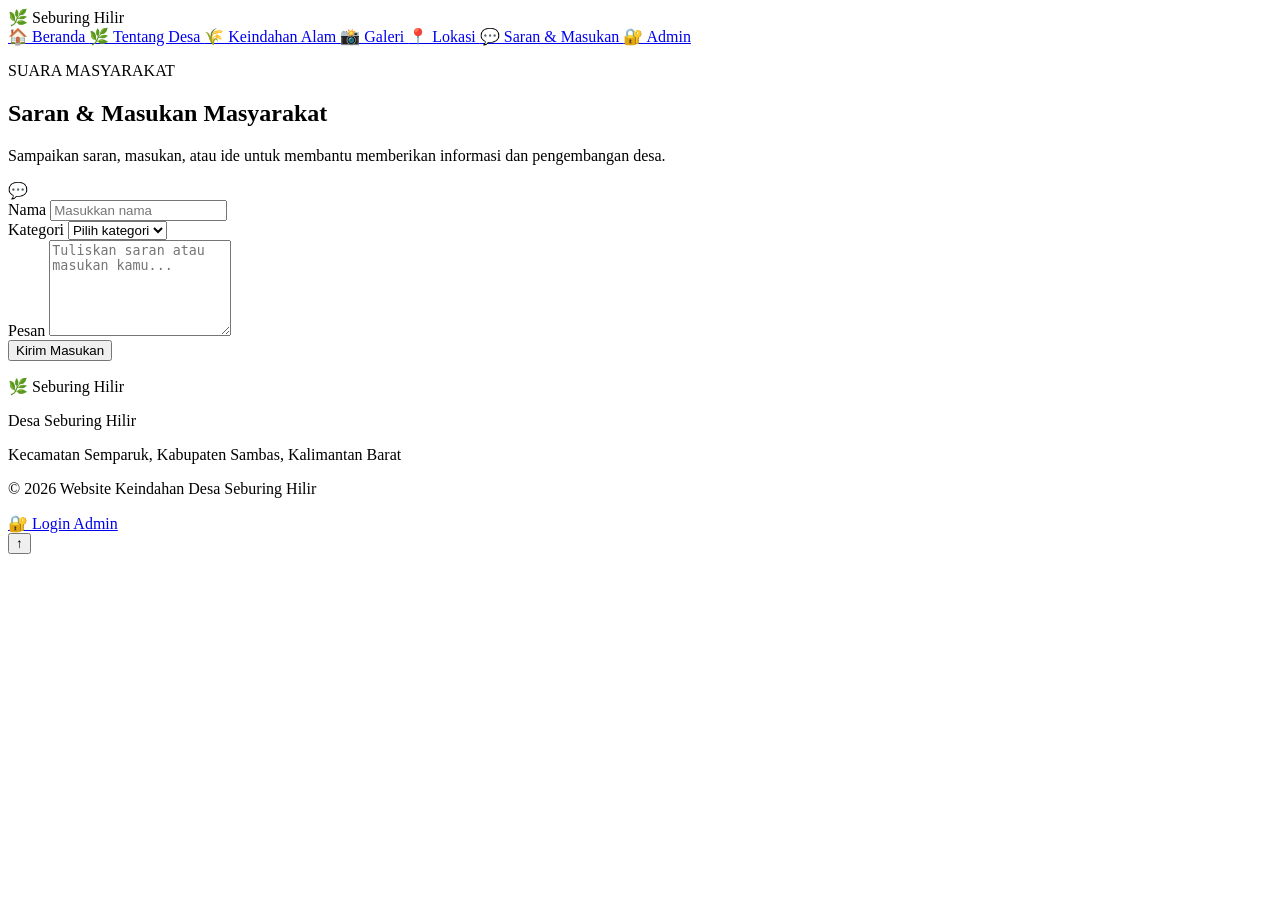
==== saran.html @ 195b9908 "Add saran.html for community feedback section" ====
<!DOCTYPE html>
<html lang="id">

<head>
    <meta charset="UTF-8">
    <meta name="viewport" content="width=device-width, initial-scale=1.0">

    <title>Saran & Masukan | Desa Seburing Hilir</title>

    <link rel="stylesheet" href="gaya.css">
</head>

<body>

<!-- ================= HEADER ================= -->
<header class="header">

    <div class="logo">
        🌿 Seburing Hilir
    </div>

    <nav class="navbar">

        <a href="index.html">
            🏠 Beranda
        </a>

        <a href="tentang.html">
            🌿 Tentang Desa
        </a>

        <a href="alam.html">
            🌾 Keindahan Alam
        </a>

        <a href="galeri.html">
            📸 Galeri
        </a>

        <a href="lokasi.html">
            📍 Lokasi
        </a>

        <a href="saran.html" class="active">
            💬 Saran & Masukan
        </a>

        <a href="login.html">
            🔐 Admin
        </a>

    </nav>

</header>


<!-- ================= SARAN & MASUKAN ================= -->
<section class="saran-section">

    <div class="saran-container">

        <p class="small-title">
            SUARA MASYARAKAT
        </p>

        <h2>
            Saran & Masukan Masyarakat
        </h2>

        <p class="saran-description">
            Sampaikan saran, masukan, atau ide untuk membantu
            memberikan informasi dan pengembangan desa.
        </p>


        <!-- ICON -->
        <div class="saran-icon">
            💬
        </div>


        <!-- FORM -->
        <form id="saranForm" class="saran-form">


            <!-- NAMA -->
            <div class="saran-form-group">

                <label for="namaSaran">
                    Nama
                </label>

                <input
                    type="text"
                    id="namaSaran"
                    name="nama"
                    placeholder="Masukkan nama"
                    required
                >

            </div>


            <!-- KATEGORI -->
            <div class="saran-form-group">

                <label for="kategoriSaran">
                    Kategori
                </label>

                <select
                    id="kategoriSaran"
                    name="kategori"
                    required
                >

                    <option value="">
                        Pilih kategori
                    </option>

                    <option value="Saran">
                        Saran
                    </option>

                    <option value="Masukan">
                        Masukan
                    </option>

                    <option value="Ide">
                        Ide
                    </option>

                    <option value="Lainnya">
                        Lainnya
                    </option>

                </select>

            </div>


            <!-- PESAN -->
            <div class="saran-form-group">

                <label for="pesanSaran">
                    Pesan
                </label>

                <textarea
                    id="pesanSaran"
                    name="pesan"
                    rows="6"
                    placeholder="Tuliskan saran atau masukan kamu..."
                    required
                ></textarea>

            </div>


            <!-- TOMBOL -->
            <button
                type="submit"
                class="saran-button"
            >
                Kirim Masukan
            </button>


            <!-- STATUS -->
            <p
                id="statusSaran"
                class="status-saran"
            ></p>

        </form>

    </div>

</section>


<!-- ================= FOOTER ================= -->
<footer class="footer">

    <div class="footer-logo">
        🌿 Seburing Hilir
    </div>

    <p>
        Desa Seburing Hilir
    </p>

    <p>
        Kecamatan Semparuk, Kabupaten Sambas,
        Kalimantan Barat
    </p>

    <div class="footer-line"></div>

    <p class="copyright">
        © 2026 Website Keindahan Desa Seburing Hilir
    </p>

    <a href="login.html" class="admin-link">
        🔐 Login Admin
    </a>

</footer>


<!-- ================= JAVASCRIPT ================= -->

<!-- config.js HARUS sebelum script.js -->
<script src="config.js"></script>
<script src="script.js"></script>

</body>

</html>
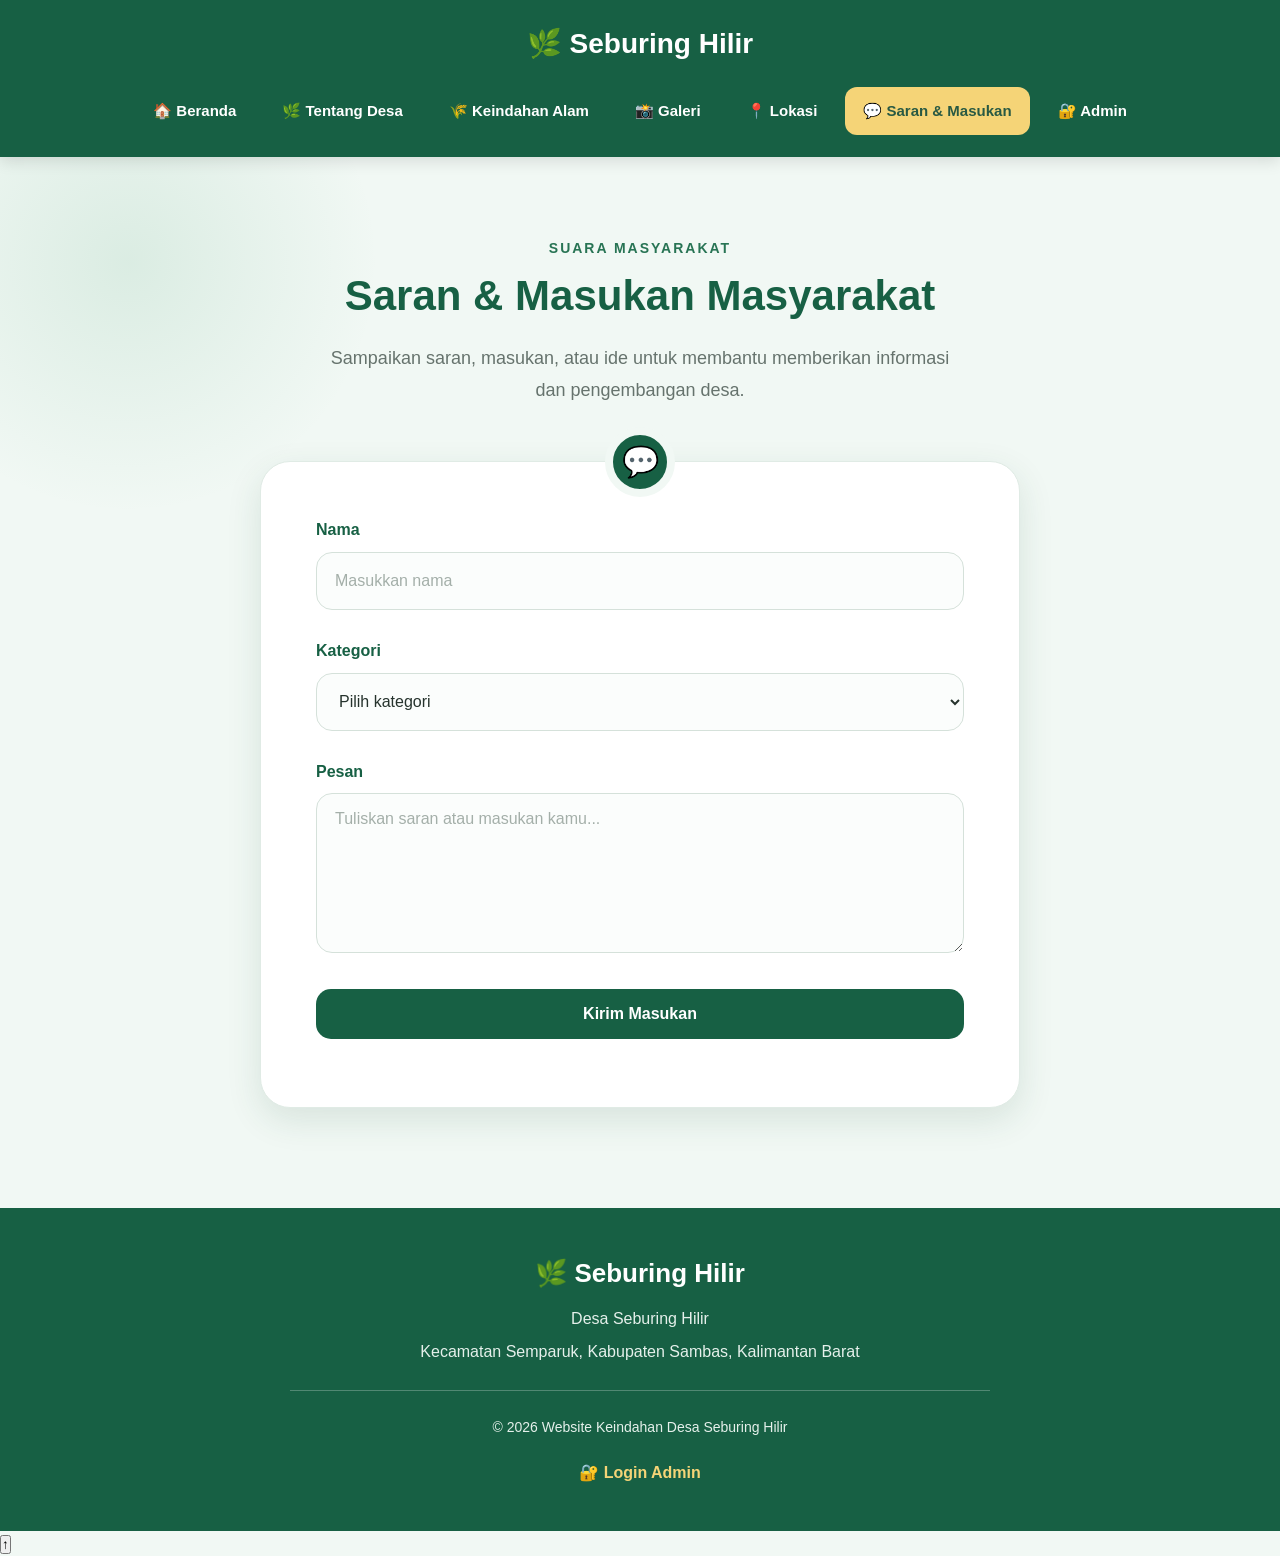
==== commit 5ba460c7: "Refactor saran.html structure and styles" ====
--- a/saran.html
+++ b/saran.html
@@ -7,212 +7,538 @@
 
     <title>Saran & Masukan | Desa Seburing Hilir</title>
 
-    <link rel="stylesheet" href="gaya.css">
+    <link rel="icon" type="image/svg+xml" href="favicon.svg">
+
+    <style>
+
+        * {
+            margin: 0;
+            padding: 0;
+            box-sizing: border-box;
+        }
+
+        body {
+            font-family: Arial, Helvetica, sans-serif;
+            background: #f1f8f4;
+            color: #26332d;
+            line-height: 1.6;
+        }
+
+        /* ================= HEADER ================= */
+
+        .header {
+            background: #176044;
+            padding: 22px 30px;
+            position: relative;
+            z-index: 10;
+            box-shadow: 0 4px 15px rgba(0, 0, 0, 0.12);
+        }
+
+        .logo {
+            text-align: center;
+            color: white;
+            font-size: 28px;
+            font-weight: bold;
+            margin-bottom: 20px;
+        }
+
+        .navbar {
+            display: flex;
+            justify-content: center;
+            align-items: center;
+            gap: 10px;
+            flex-wrap: wrap;
+        }
+
+        .navbar a {
+            color: white;
+            text-decoration: none;
+            font-size: 15px;
+            font-weight: bold;
+            padding: 12px 18px;
+            border-radius: 12px;
+            transition: 0.3s;
+        }
+
+        .navbar a:hover {
+            background: rgba(255, 255, 255, 0.15);
+        }
+
+        .navbar a.active {
+            background: #f5d477;
+            color: #285943;
+        }
+
+        /* ================= SARAN ================= */
+
+        .saran-section {
+            min-height: calc(100vh - 180px);
+            padding: 80px 20px 100px;
+            background:
+                radial-gradient(
+                    circle at 10% 10%,
+                    rgba(91, 170, 127, 0.15) 0,
+                    transparent 250px
+                ),
+                #f1f8f4;
+        }
+
+        .saran-container {
+            width: 100%;
+            max-width: 760px;
+            margin: 0 auto;
+            text-align: center;
+        }
+
+        .small-title {
+            color: #287454;
+            font-size: 14px;
+            font-weight: bold;
+            letter-spacing: 2px;
+            margin-bottom: 12px;
+        }
+
+        .saran-container h2 {
+            color: #176044;
+            font-size: 42px;
+            line-height: 1.2;
+            margin-bottom: 20px;
+        }
+
+        .saran-description {
+            max-width: 650px;
+            margin: 0 auto 55px;
+            color: #66736d;
+            font-size: 18px;
+            line-height: 1.8;
+        }
+
+        /* ================= FORM ================= */
+
+        .saran-form {
+            position: relative;
+            background: white;
+            padding: 55px 55px 50px;
+            border-radius: 30px;
+            box-shadow: 0 12px 35px rgba(31, 83, 60, 0.12);
+            text-align: left;
+            border: 1px solid #e0ebe5;
+        }
+
+        .saran-icon {
+            position: absolute;
+            top: -35px;
+            left: 50%;
+            transform: translateX(-50%);
+
+            width: 70px;
+            height: 70px;
+
+            display: flex;
+            align-items: center;
+            justify-content: center;
+
+            background: #176044;
+            border: 8px solid #f1f8f4;
+            border-radius: 50%;
+
+            font-size: 30px;
+        }
+
+        .saran-form-group {
+            margin-bottom: 28px;
+        }
+
+        .saran-form-group label {
+            display: block;
+            color: #176044;
+            font-size: 16px;
+            font-weight: bold;
+            margin-bottom: 9px;
+        }
+
+        .saran-form-group input,
+        .saran-form-group select,
+        .saran-form-group textarea {
+            width: 100%;
+            border: 1px solid #d5e1da;
+            border-radius: 16px;
+            padding: 16px 18px;
+            background: #fbfdfc;
+            color: #26332d;
+            font-family: Arial, Helvetica, sans-serif;
+            font-size: 16px;
+            outline: none;
+            transition: 0.3s;
+        }
+
+        .saran-form-group input,
+        .saran-form-group select {
+            height: 58px;
+        }
+
+        .saran-form-group textarea {
+            min-height: 160px;
+            resize: vertical;
+        }
+
+        .saran-form-group input:focus,
+        .saran-form-group select:focus,
+        .saran-form-group textarea:focus {
+            border-color: #287454;
+            box-shadow: 0 0 0 3px rgba(40, 116, 84, 0.10);
+            background: white;
+        }
+
+        .saran-form-group input::placeholder,
+        .saran-form-group textarea::placeholder {
+            color: #a4afa9;
+        }
+
+        /* ================= BUTTON ================= */
+
+        .saran-button {
+            width: 100%;
+            border: none;
+            border-radius: 15px;
+            padding: 16px 20px;
+            background: #176044;
+            color: white;
+            font-size: 16px;
+            font-weight: bold;
+            cursor: pointer;
+            transition: 0.3s;
+        }
+
+        .saran-button:hover {
+            background: #124b35;
+            transform: translateY(-2px);
+        }
+
+        .status-saran {
+            text-align: center;
+            margin-top: 18px;
+            color: #287454;
+            font-weight: bold;
+        }
+
+        /* ================= FOOTER ================= */
+
+        .footer {
+            background: #176044;
+            color: white;
+            text-align: center;
+            padding: 45px 20px;
+        }
+
+        .footer-logo {
+            font-size: 26px;
+            font-weight: bold;
+            margin-bottom: 12px;
+        }
+
+        .footer p {
+            margin: 7px 0;
+            color: #e5f0eb;
+        }
+
+        .footer-line {
+            width: 80%;
+            max-width: 700px;
+            height: 1px;
+            background: rgba(255, 255, 255, 0.25);
+            margin: 25px auto;
+        }
+
+        .copyright {
+            font-size: 14px;
+        }
+
+        .admin-link {
+            display: inline-block;
+            margin-top: 15px;
+            color: #f5d477;
+            text-decoration: none;
+            font-weight: bold;
+        }
+
+        /* ================= MOBILE ================= */
+
+        @media (max-width: 768px) {
+
+            .header {
+                padding: 18px 15px 20px;
+            }
+
+            .logo {
+                font-size: 25px;
+                margin-bottom: 18px;
+            }
+
+            .navbar {
+                display: grid;
+                grid-template-columns: repeat(2, 1fr);
+                gap: 8px;
+            }
+
+            .navbar a {
+                text-align: center;
+                font-size: 13px;
+                padding: 11px 7px;
+            }
+
+            .saran-section {
+                padding: 65px 15px 80px;
+            }
+
+            .saran-container h2 {
+                font-size: 32px;
+            }
+
+            .saran-description {
+                font-size: 16px;
+                margin-bottom: 50px;
+            }
+
+            .saran-form {
+                padding: 50px 22px 30px;
+                border-radius: 24px;
+            }
+
+            .saran-form-group input,
+            .saran-form-group select,
+            .saran-form-group textarea {
+                font-size: 15px;
+            }
+
+            .footer {
+                padding: 35px 15px;
+            }
+
+        }
+
+        @media (max-width: 420px) {
+
+            .logo {
+                font-size: 23px;
+            }
+
+            .navbar a {
+                font-size: 12px;
+            }
+
+            .saran-container h2 {
+                font-size: 29px;
+            }
+
+            .saran-form {
+                padding-left: 18px;
+                padding-right: 18px;
+            }
+
+        }
+
+    </style>
+
 </head>
 
 <body>
 
-<!-- ================= HEADER ================= -->
-<header class="header">
-
-    <div class="logo">
-        🌿 Seburing Hilir
-    </div>
-
-    <nav class="navbar">
-
-        <a href="index.html">
-            🏠 Beranda
+    <!-- ================= HEADER ================= -->
+
+    <header class="header">
+
+        <div class="logo">
+            🌿 Seburing Hilir
+        </div>
+
+        <nav class="navbar">
+
+            <a href="index.html">
+                🏠 Beranda
+            </a>
+
+            <a href="tentang.html">
+                🌿 Tentang Desa
+            </a>
+
+            <a href="alam.html">
+                🌾 Keindahan Alam
+            </a>
+
+            <a href="galeri.html">
+                📸 Galeri
+            </a>
+
+            <a href="lokasi.html">
+                📍 Lokasi
+            </a>
+
+            <a href="saran.html" class="active">
+                💬 Saran & Masukan
+            </a>
+
+            <a href="login.html">
+                🔐 Admin
+            </a>
+
+        </nav>
+
+    </header>
+
+
+    <!-- ================= SARAN & MASUKAN ================= -->
+
+    <section class="saran-section">
+
+        <div class="saran-container">
+
+            <p class="small-title">
+                SUARA MASYARAKAT
+            </p>
+
+            <h2>
+                Saran & Masukan Masyarakat
+            </h2>
+
+            <p class="saran-description">
+                Sampaikan saran, masukan, atau ide untuk membantu
+                memberikan informasi dan pengembangan desa.
+            </p>
+
+
+            <form id="saranForm" class="saran-form">
+
+                <div class="saran-icon">
+                    💬
+                </div>
+
+
+                <div class="saran-form-group">
+
+                    <label for="namaSaran">
+                        Nama
+                    </label>
+
+                    <input
+                        type="text"
+                        id="namaSaran"
+                        name="nama"
+                        placeholder="Masukkan nama"
+                        required
+                    >
+
+                </div>
+
+
+                <div class="saran-form-group">
+
+                    <label for="kategoriSaran">
+                        Kategori
+                    </label>
+
+                    <select
+                        id="kategoriSaran"
+                        name="kategori"
+                        required
+                    >
+
+                        <option value="">
+                            Pilih kategori
+                        </option>
+
+                        <option value="Saran">
+                            Saran
+                        </option>
+
+                        <option value="Masukan">
+                            Masukan
+                        </option>
+
+                        <option value="Ide">
+                            Ide
+                        </option>
+
+                        <option value="Lainnya">
+                            Lainnya
+                        </option>
+
+                    </select>
+
+                </div>
+
+
+                <div class="saran-form-group">
+
+                    <label for="pesanSaran">
+                        Pesan
+                    </label>
+
+                    <textarea
+                        id="pesanSaran"
+                        name="pesan"
+                        rows="6"
+                        placeholder="Tuliskan saran atau masukan kamu..."
+                        required
+                    ></textarea>
+
+                </div>
+
+
+                <button
+                    type="submit"
+                    class="saran-button"
+                >
+                    Kirim Masukan
+                </button>
+
+
+                <p
+                    id="statusSaran"
+                    class="status-saran"
+                ></p>
+
+            </form>
+
+        </div>
+
+    </section>
+
+
+    <!-- ================= FOOTER ================= -->
+
+    <footer class="footer">
+
+        <div class="footer-logo">
+            🌿 Seburing Hilir
+        </div>
+
+        <p>
+            Desa Seburing Hilir
+        </p>
+
+        <p>
+            Kecamatan Semparuk, Kabupaten Sambas,
+            Kalimantan Barat
+        </p>
+
+        <div class="footer-line"></div>
+
+        <p class="copyright">
+            © 2026 Website Keindahan Desa Seburing Hilir
+        </p>
+
+        <a href="login.html" class="admin-link">
+            🔐 Login Admin
         </a>
 
-        <a href="tentang.html">
-            🌿 Tentang Desa
-        </a>
-
-        <a href="alam.html">
-            🌾 Keindahan Alam
-        </a>
-
-        <a href="galeri.html">
-            📸 Galeri
-        </a>
-
-        <a href="lokasi.html">
-            📍 Lokasi
-        </a>
-
-        <a href="saran.html" class="active">
-            💬 Saran & Masukan
-        </a>
-
-        <a href="login.html">
-            🔐 Admin
-        </a>
-
-    </nav>
-
-</header>
-
-
-<!-- ================= SARAN & MASUKAN ================= -->
-<section class="saran-section">
-
-    <div class="saran-container">
-
-        <p class="small-title">
-            SUARA MASYARAKAT
-        </p>
-
-        <h2>
-            Saran & Masukan Masyarakat
-        </h2>
-
-        <p class="saran-description">
-            Sampaikan saran, masukan, atau ide untuk membantu
-            memberikan informasi dan pengembangan desa.
-        </p>
-
-
-        <!-- ICON -->
-        <div class="saran-icon">
-            💬
-        </div>
-
-
-        <!-- FORM -->
-        <form id="saranForm" class="saran-form">
-
-
-            <!-- NAMA -->
-            <div class="saran-form-group">
-
-                <label for="namaSaran">
-                    Nama
-                </label>
-
-                <input
-                    type="text"
-                    id="namaSaran"
-                    name="nama"
-                    placeholder="Masukkan nama"
-                    required
-                >
-
-            </div>
-
-
-            <!-- KATEGORI -->
-            <div class="saran-form-group">
-
-                <label for="kategoriSaran">
-                    Kategori
-                </label>
-
-                <select
-                    id="kategoriSaran"
-                    name="kategori"
-                    required
-                >
-
-                    <option value="">
-                        Pilih kategori
-                    </option>
-
-                    <option value="Saran">
-                        Saran
-                    </option>
-
-                    <option value="Masukan">
-                        Masukan
-                    </option>
-
-                    <option value="Ide">
-                        Ide
-                    </option>
-
-                    <option value="Lainnya">
-                        Lainnya
-                    </option>
-
-                </select>
-
-            </div>
-
-
-            <!-- PESAN -->
-            <div class="saran-form-group">
-
-                <label for="pesanSaran">
-                    Pesan
-                </label>
-
-                <textarea
-                    id="pesanSaran"
-                    name="pesan"
-                    rows="6"
-                    placeholder="Tuliskan saran atau masukan kamu..."
-                    required
-                ></textarea>
-
-            </div>
-
-
-            <!-- TOMBOL -->
-            <button
-                type="submit"
-                class="saran-button"
-            >
-                Kirim Masukan
-            </button>
-
-
-            <!-- STATUS -->
-            <p
-                id="statusSaran"
-                class="status-saran"
-            ></p>
-
-        </form>
-
-    </div>
-
-</section>
-
-
-<!-- ================= FOOTER ================= -->
-<footer class="footer">
-
-    <div class="footer-logo">
-        🌿 Seburing Hilir
-    </div>
-
-    <p>
-        Desa Seburing Hilir
-    </p>
-
-    <p>
-        Kecamatan Semparuk, Kabupaten Sambas,
-        Kalimantan Barat
-    </p>
-
-    <div class="footer-line"></div>
-
-    <p class="copyright">
-        © 2026 Website Keindahan Desa Seburing Hilir
-    </p>
-
-    <a href="login.html" class="admin-link">
-        🔐 Login Admin
-    </a>
-
-</footer>
-
-
-<!-- ================= JAVASCRIPT ================= -->
-
-<!-- config.js HARUS sebelum script.js -->
-<script src="config.js"></script>
-<script src="script.js"></script>
+    </footer>
+
+
+    <!-- ================= JAVASCRIPT ================= -->
+
+    <script src="config.js"></script>
+    <script src="script.js"></script>
 
 </body>
 
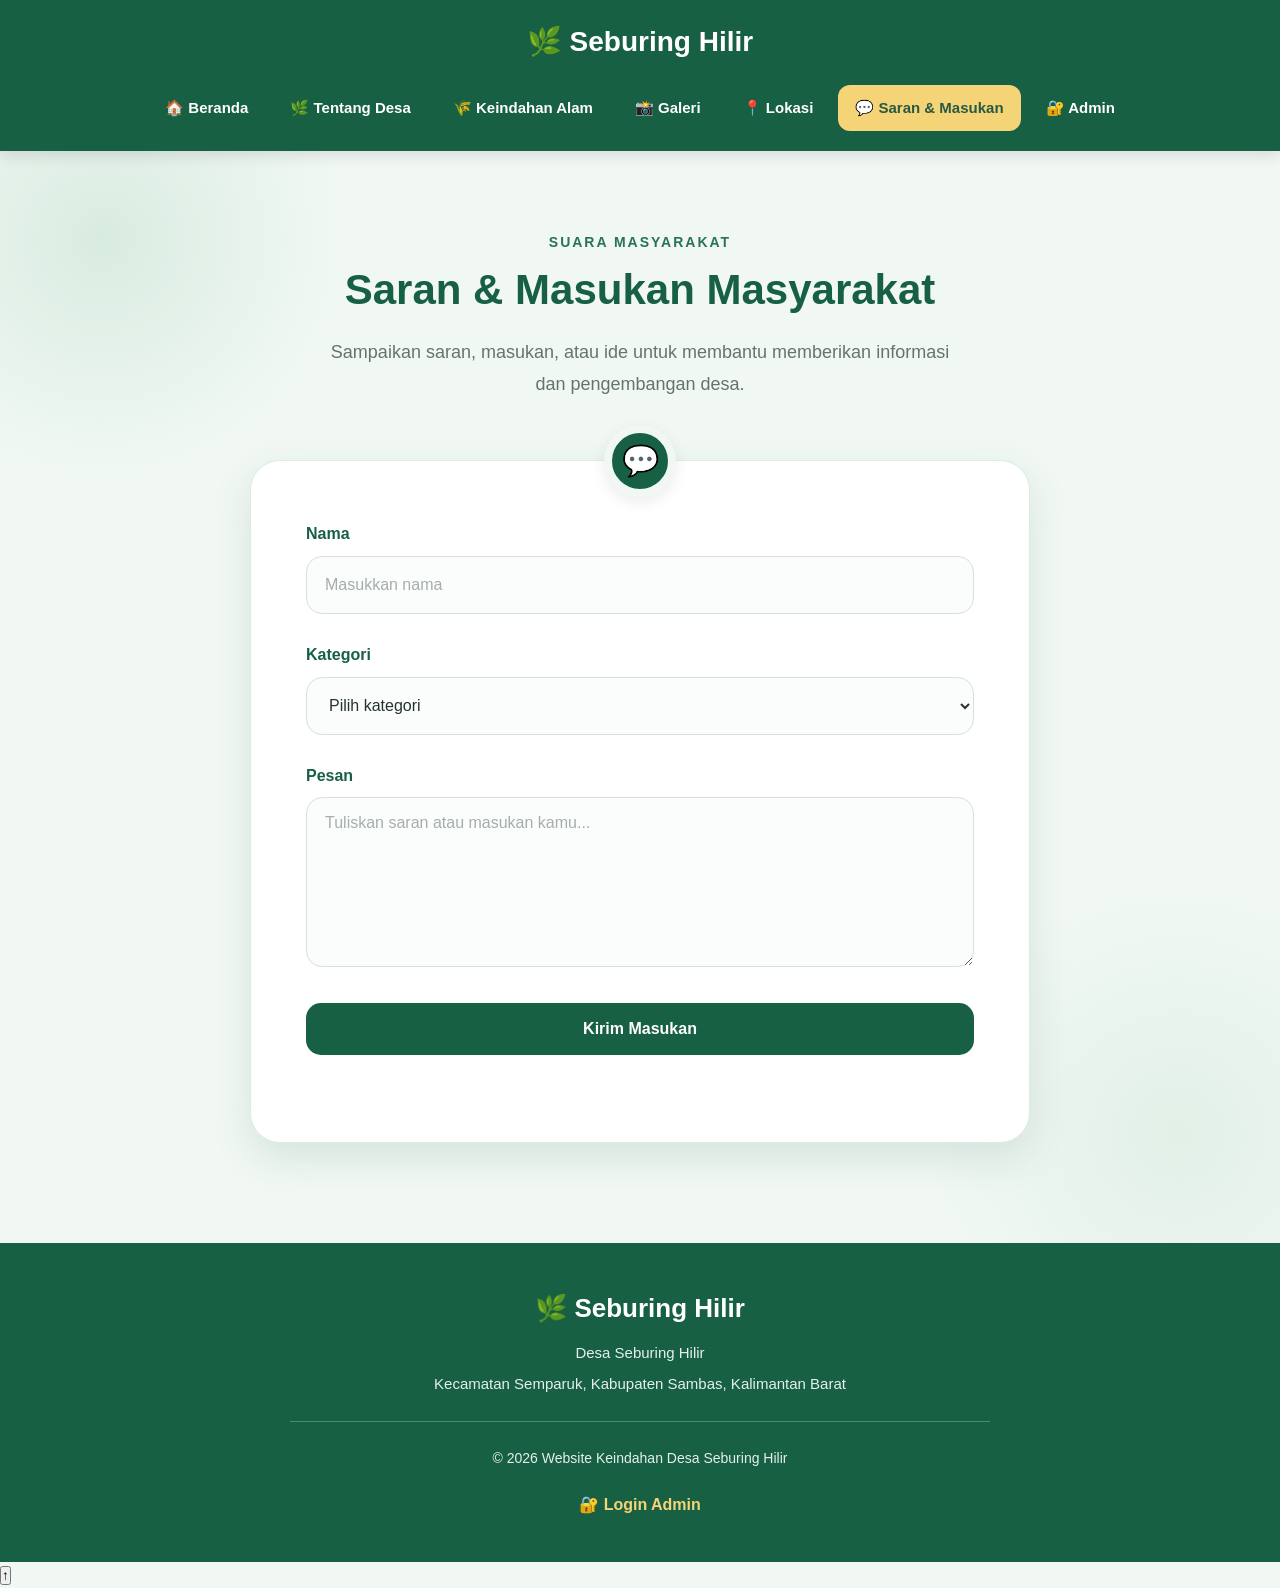
==== commit e75a3a84: "Refactor saran.html for improved layout and styling" ====
--- a/saran.html
+++ b/saran.html
@@ -2,7 +2,9 @@
 <html lang="id">
 
 <head>
+
     <meta charset="UTF-8">
+
     <meta name="viewport" content="width=device-width, initial-scale=1.0">
 
     <title>Saran & Masukan | Desa Seburing Hilir</title>
@@ -10,11 +12,19 @@
     <link rel="icon" type="image/svg+xml" href="favicon.svg">
 
     <style>
+
+        /* =========================
+           RESET
+        ========================= */
 
         * {
             margin: 0;
             padding: 0;
             box-sizing: border-box;
+        }
+
+        html {
+            scroll-behavior: smooth;
         }
 
         body {
@@ -24,40 +34,50 @@
             line-height: 1.6;
         }
 
-        /* ================= HEADER ================= */
+
+        /* =========================
+           HEADER
+        ========================= */
 
         .header {
+            width: 100%;
             background: #176044;
-            padding: 22px 30px;
+            padding: 20px 30px;
+            box-shadow: 0 4px 15px rgba(0, 0, 0, 0.12);
             position: relative;
             z-index: 10;
-            box-shadow: 0 4px 15px rgba(0, 0, 0, 0.12);
         }
 
         .logo {
+            color: white;
             text-align: center;
-            color: white;
             font-size: 28px;
             font-weight: bold;
             margin-bottom: 20px;
         }
+
+
+        /* =========================
+           NAVBAR
+        ========================= */
 
         .navbar {
             display: flex;
             justify-content: center;
             align-items: center;
-            gap: 10px;
             flex-wrap: wrap;
+            gap: 8px;
         }
 
         .navbar a {
+            display: inline-block;
             color: white;
             text-decoration: none;
             font-size: 15px;
             font-weight: bold;
-            padding: 12px 18px;
+            padding: 11px 17px;
             border-radius: 12px;
-            transition: 0.3s;
+            transition: all 0.3s ease;
         }
 
         .navbar a:hover {
@@ -69,26 +89,42 @@
             color: #285943;
         }
 
-        /* ================= SARAN ================= */
+
+        /* =========================
+           SARAN SECTION
+        ========================= */
 
         .saran-section {
-            min-height: calc(100vh - 180px);
+            min-height: 700px;
             padding: 80px 20px 100px;
+
             background:
                 radial-gradient(
-                    circle at 10% 10%,
-                    rgba(91, 170, 127, 0.15) 0,
+                    circle at 8% 8%,
+                    rgba(90, 170, 125, 0.16),
+                    transparent 240px
+                ),
+
+                radial-gradient(
+                    circle at 92% 90%,
+                    rgba(90, 170, 125, 0.10),
                     transparent 250px
                 ),
+
                 #f1f8f4;
         }
 
         .saran-container {
             width: 100%;
-            max-width: 760px;
+            max-width: 780px;
             margin: 0 auto;
             text-align: center;
         }
+
+
+        /* =========================
+           JUDUL
+        ========================= */
 
         .small-title {
             color: #287454;
@@ -107,43 +143,73 @@
 
         .saran-description {
             max-width: 650px;
-            margin: 0 auto 55px;
+            margin: 0 auto 60px;
+
             color: #66736d;
             font-size: 18px;
             line-height: 1.8;
         }
 
-        /* ================= FORM ================= */
+
+        /* =========================
+           FORM CARD
+        ========================= */
 
         .saran-form {
             position: relative;
+
+            width: 100%;
+
             background: white;
-            padding: 55px 55px 50px;
+
+            padding: 60px 55px 45px;
+
             border-radius: 30px;
-            box-shadow: 0 12px 35px rgba(31, 83, 60, 0.12);
+
+            border: 1px solid #dfebe4;
+
+            box-shadow:
+                0 15px 40px rgba(31, 83, 60, 0.12);
+
             text-align: left;
-            border: 1px solid #e0ebe5;
-        }
+        }
+
+
+        /* =========================
+           ICON
+        ========================= */
 
         .saran-icon {
             position: absolute;
-            top: -35px;
+
+            top: -36px;
             left: 50%;
+
             transform: translateX(-50%);
 
-            width: 70px;
-            height: 70px;
+            width: 72px;
+            height: 72px;
 
             display: flex;
             align-items: center;
             justify-content: center;
 
             background: #176044;
+
             border: 8px solid #f1f8f4;
+
             border-radius: 50%;
 
             font-size: 30px;
-        }
+
+            box-shadow:
+                0 5px 15px rgba(0, 0, 0, 0.08);
+        }
+
+
+        /* =========================
+           FORM GROUP
+        ========================= */
 
         .saran-form-group {
             margin-bottom: 28px;
@@ -151,118 +217,218 @@
 
         .saran-form-group label {
             display: block;
+
+            margin-bottom: 9px;
+
             color: #176044;
+
             font-size: 16px;
             font-weight: bold;
-            margin-bottom: 9px;
-        }
+        }
+
+
+        /* =========================
+           INPUT
+        ========================= */
 
         .saran-form-group input,
         .saran-form-group select,
         .saran-form-group textarea {
+
             width: 100%;
+
+            padding: 16px 18px;
+
             border: 1px solid #d5e1da;
+
             border-radius: 16px;
-            padding: 16px 18px;
+
             background: #fbfdfc;
+
             color: #26332d;
+
             font-family: Arial, Helvetica, sans-serif;
+
             font-size: 16px;
+
             outline: none;
-            transition: 0.3s;
-        }
+
+            transition: all 0.3s ease;
+        }
+
 
         .saran-form-group input,
         .saran-form-group select {
             height: 58px;
         }
 
+
         .saran-form-group textarea {
-            min-height: 160px;
+            min-height: 170px;
+
             resize: vertical;
         }
+
+
+        /* =========================
+           PLACEHOLDER
+        ========================= */
+
+        .saran-form-group input::placeholder,
+        .saran-form-group textarea::placeholder {
+            color: #a4afa9;
+        }
+
+
+        /* =========================
+           INPUT FOCUS
+        ========================= */
 
         .saran-form-group input:focus,
         .saran-form-group select:focus,
         .saran-form-group textarea:focus {
+
             border-color: #287454;
-            box-shadow: 0 0 0 3px rgba(40, 116, 84, 0.10);
+
             background: white;
-        }
-
-        .saran-form-group input::placeholder,
-        .saran-form-group textarea::placeholder {
-            color: #a4afa9;
-        }
-
-        /* ================= BUTTON ================= */
+
+            box-shadow:
+                0 0 0 3px rgba(40, 116, 84, 0.10);
+        }
+
+
+        /* =========================
+           BUTTON
+        ========================= */
 
         .saran-button {
+
             width: 100%;
+
+            padding: 17px 20px;
+
             border: none;
+
             border-radius: 15px;
-            padding: 16px 20px;
+
             background: #176044;
+
             color: white;
+
             font-size: 16px;
+
             font-weight: bold;
+
             cursor: pointer;
-            transition: 0.3s;
+
+            transition: all 0.3s ease;
         }
 
         .saran-button:hover {
             background: #124b35;
+
             transform: translateY(-2px);
         }
 
+        .saran-button:active {
+            transform: translateY(0);
+        }
+
+
+        /* =========================
+           STATUS
+        ========================= */
+
         .status-saran {
+
+            margin-top: 18px;
+
             text-align: center;
-            margin-top: 18px;
+
             color: #287454;
+
+            font-size: 15px;
+
             font-weight: bold;
-        }
-
-        /* ================= FOOTER ================= */
+
+            min-height: 24px;
+        }
+
+
+        /* =========================
+           FOOTER
+        ========================= */
 
         .footer {
+
             background: #176044;
+
             color: white;
+
             text-align: center;
+
             padding: 45px 20px;
         }
 
         .footer-logo {
+
+            color: white;
+
             font-size: 26px;
+
             font-weight: bold;
+
             margin-bottom: 12px;
         }
 
         .footer p {
+
             margin: 7px 0;
+
             color: #e5f0eb;
+
+            font-size: 15px;
         }
 
         .footer-line {
+
             width: 80%;
+
             max-width: 700px;
+
             height: 1px;
+
+            margin: 25px auto;
+
             background: rgba(255, 255, 255, 0.25);
-            margin: 25px auto;
         }
 
         .copyright {
-            font-size: 14px;
+
+            font-size: 14px !important;
         }
 
         .admin-link {
+
             display: inline-block;
+
             margin-top: 15px;
+
             color: #f5d477;
+
             text-decoration: none;
+
             font-weight: bold;
         }
 
-        /* ================= MOBILE ================= */
+        .admin-link:hover {
+            text-decoration: underline;
+        }
+
+
+        /* =========================
+           TABLET
+        ========================= */
 
         @media (max-width: 768px) {
 
@@ -277,32 +443,40 @@
 
             .navbar {
                 display: grid;
+
                 grid-template-columns: repeat(2, 1fr);
+
                 gap: 8px;
             }
 
             .navbar a {
                 text-align: center;
+
                 font-size: 13px;
-                padding: 11px 7px;
-            }
+
+                padding: 11px 6px;
+            }
+
 
             .saran-section {
-                padding: 65px 15px 80px;
+                padding: 70px 15px 80px;
             }
 
             .saran-container h2 {
-                font-size: 32px;
+                font-size: 34px;
             }
 
             .saran-description {
                 font-size: 16px;
-                margin-bottom: 50px;
-            }
+
+                margin-bottom: 55px;
+            }
+
 
             .saran-form {
-                padding: 50px 22px 30px;
-                border-radius: 24px;
+                padding: 55px 25px 35px;
+
+                border-radius: 25px;
             }
 
             .saran-form-group input,
@@ -311,11 +485,17 @@
                 font-size: 15px;
             }
 
+
             .footer {
-                padding: 35px 15px;
-            }
-
-        }
+                padding: 40px 15px;
+            }
+
+        }
+
+
+        /* =========================
+           HP KECIL
+        ========================= */
 
         @media (max-width: 420px) {
 
@@ -325,15 +505,56 @@
 
             .navbar a {
                 font-size: 12px;
-            }
+
+                padding: 10px 5px;
+            }
+
+
+            .saran-section {
+                padding: 60px 12px 70px;
+            }
+
 
             .saran-container h2 {
                 font-size: 29px;
             }
 
+
+            .saran-description {
+                font-size: 15px;
+
+                line-height: 1.7;
+            }
+
+
             .saran-form {
-                padding-left: 18px;
-                padding-right: 18px;
+                padding: 52px 18px 30px;
+
+                border-radius: 22px;
+            }
+
+
+            .saran-icon {
+                width: 68px;
+                height: 68px;
+
+                font-size: 28px;
+            }
+
+
+            .saran-form-group {
+                margin-bottom: 23px;
+            }
+
+
+            .saran-form-group input,
+            .saran-form-group select {
+                height: 54px;
+            }
+
+
+            .footer-logo {
+                font-size: 23px;
             }
 
         }
@@ -342,9 +563,13 @@
 
 </head>
 
+
 <body>
 
-    <!-- ================= HEADER ================= -->
+
+    <!-- =========================
+         HEADER
+    ========================= -->
 
     <header class="header">
 
@@ -352,6 +577,7 @@
             🌿 Seburing Hilir
         </div>
 
+
         <nav class="navbar">
 
             <a href="index.html">
@@ -387,19 +613,25 @@
     </header>
 
 
-    <!-- ================= SARAN & MASUKAN ================= -->
+
+    <!-- =========================
+         SARAN & MASUKAN
+    ========================= -->
 
     <section class="saran-section">
 
         <div class="saran-container">
+
 
             <p class="small-title">
                 SUARA MASYARAKAT
             </p>
 
+
             <h2>
                 Saran & Masukan Masyarakat
             </h2>
+
 
             <p class="saran-description">
                 Sampaikan saran, masukan, atau ide untuk membantu
@@ -407,12 +639,19 @@
             </p>
 
 
+
             <form id="saranForm" class="saran-form">
+
+
+                <!-- ICON -->
 
                 <div class="saran-icon">
                     💬
                 </div>
 
+
+
+                <!-- NAMA -->
 
                 <div class="saran-form-group">
 
@@ -431,6 +670,9 @@
                 </div>
 
 
+
+                <!-- KATEGORI -->
+
                 <div class="saran-form-group">
 
                     <label for="kategoriSaran">
@@ -467,6 +709,9 @@
 
                 </div>
 
+
+
+                <!-- PESAN -->
 
                 <div class="saran-form-group">
 
@@ -485,6 +730,9 @@
                 </div>
 
 
+
+                <!-- BUTTON -->
+
                 <button
                     type="submit"
                     class="saran-button"
@@ -493,53 +741,76 @@
                 </button>
 
 
+
+                <!-- STATUS -->
+
                 <p
                     id="statusSaran"
                     class="status-saran"
                 ></p>
 
+
             </form>
 
+
         </div>
 
     </section>
 
 
-    <!-- ================= FOOTER ================= -->
+
+    <!-- =========================
+         FOOTER
+    ========================= -->
 
     <footer class="footer">
+
 
         <div class="footer-logo">
             🌿 Seburing Hilir
         </div>
 
+
         <p>
             Desa Seburing Hilir
         </p>
+
 
         <p>
             Kecamatan Semparuk, Kabupaten Sambas,
             Kalimantan Barat
         </p>
 
+
         <div class="footer-line"></div>
+
 
         <p class="copyright">
             © 2026 Website Keindahan Desa Seburing Hilir
         </p>
 
-        <a href="login.html" class="admin-link">
+
+        <a
+            href="login.html"
+            class="admin-link"
+        >
             🔐 Login Admin
         </a>
 
+
     </footer>
 
 
-    <!-- ================= JAVASCRIPT ================= -->
+
+    <!-- =========================
+         JAVASCRIPT
+    ========================= -->
 
     <script src="config.js"></script>
+
     <script src="script.js"></script>
 
+
 </body>
 
 </html>
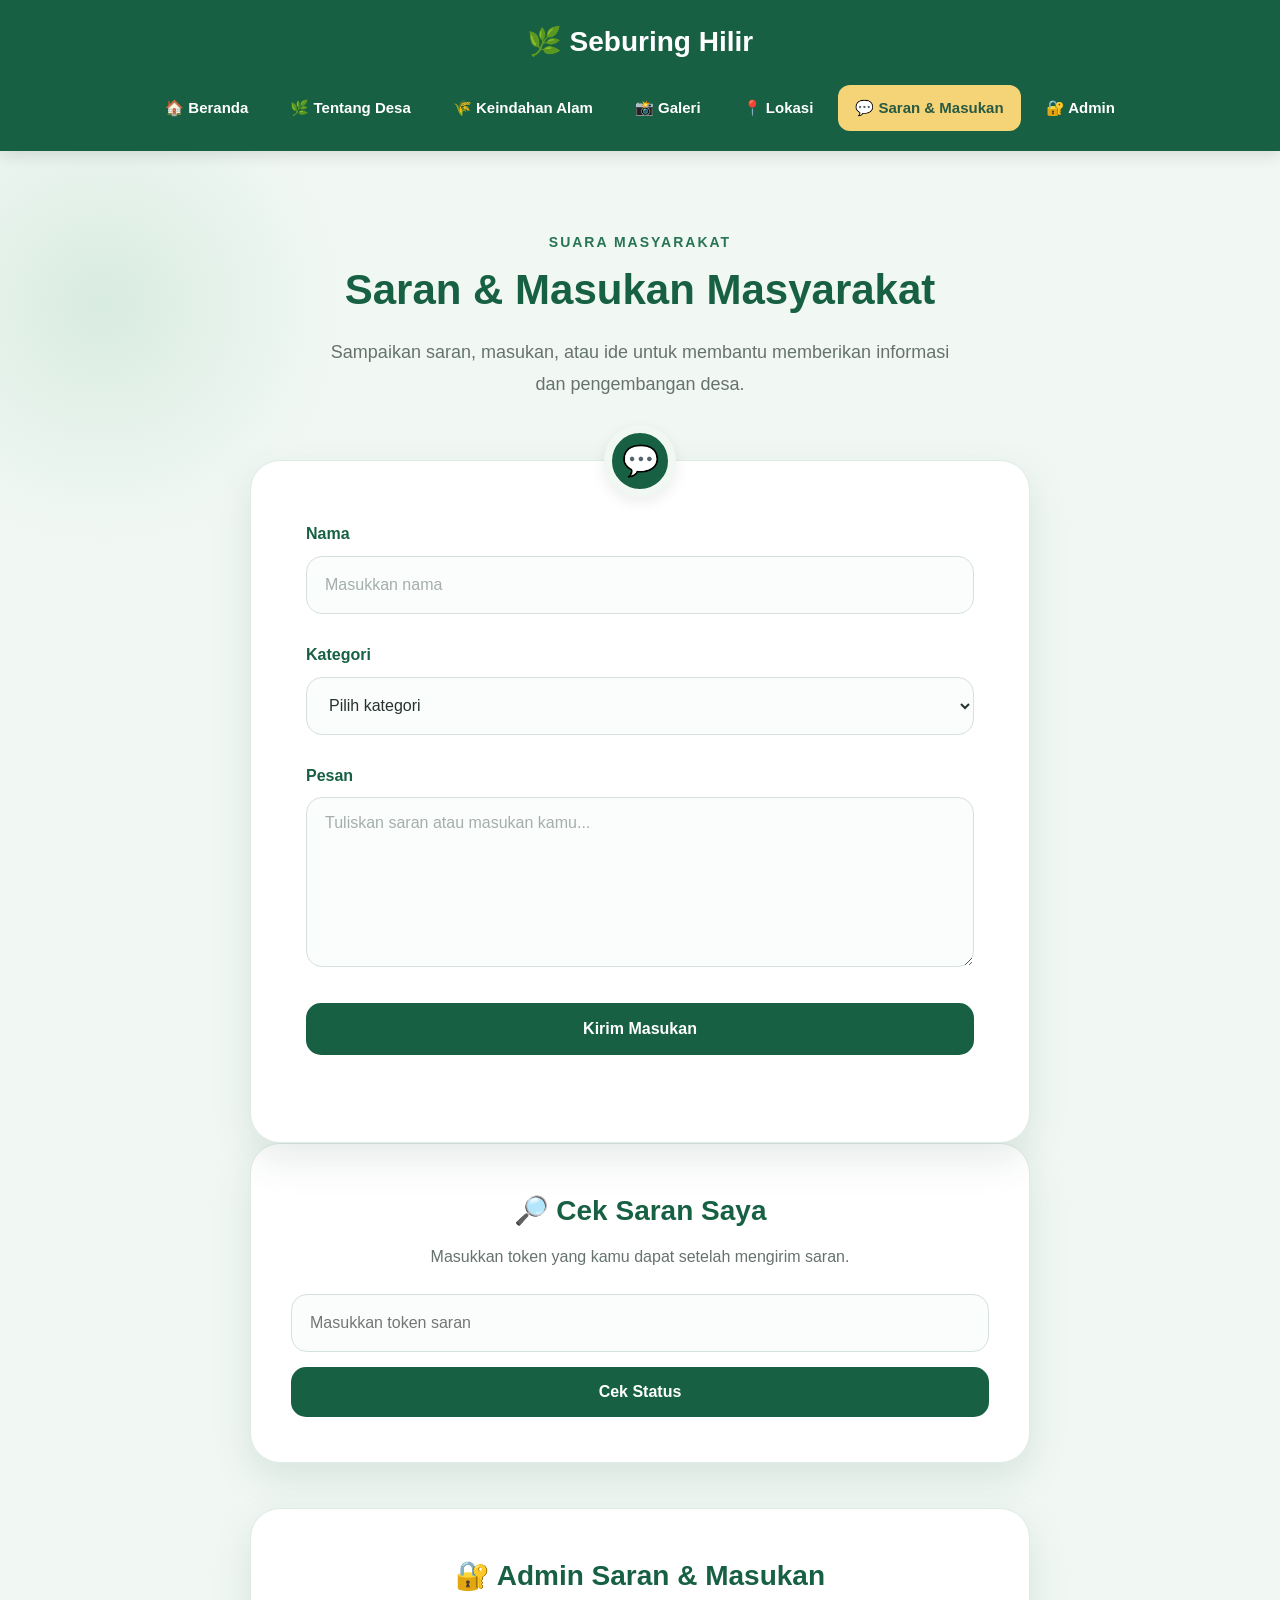
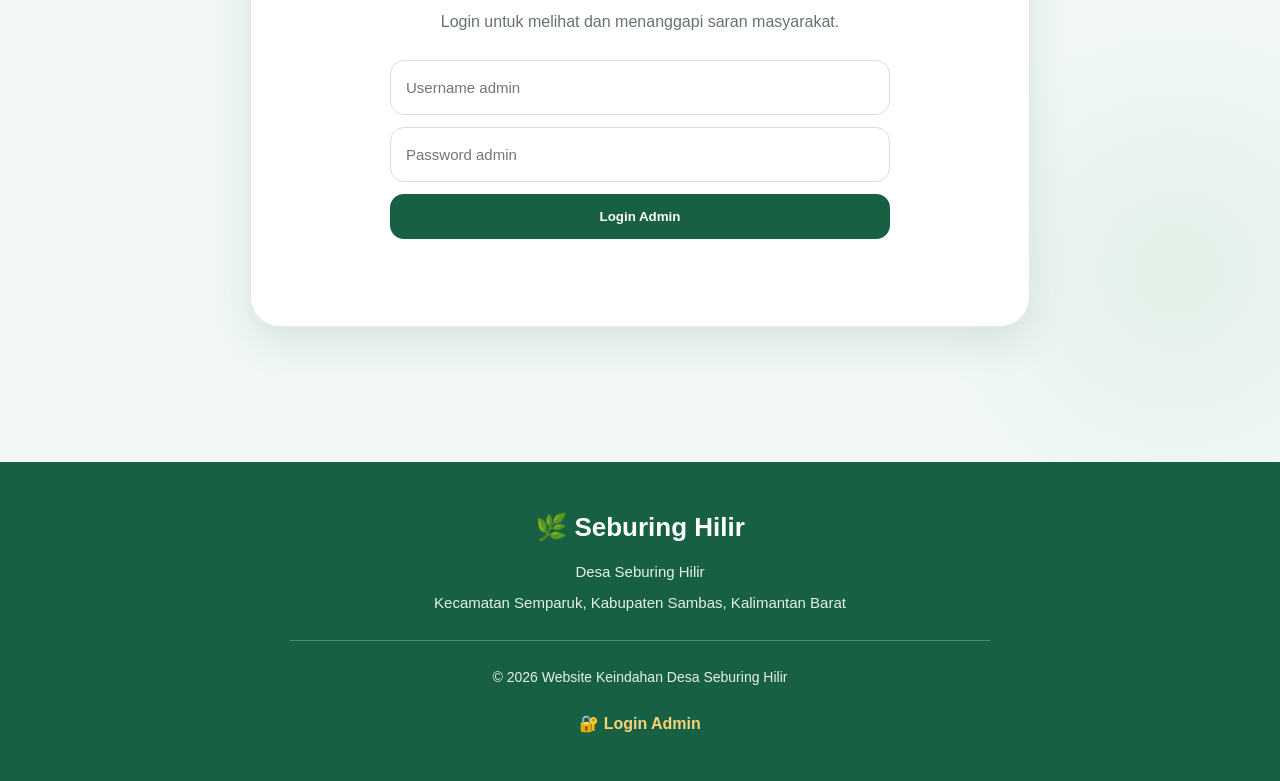
==== commit bc8c848e: "Update saran.html" ====
--- a/saran.html
+++ b/saran.html
@@ -91,7 +91,7 @@
 
 
         /* =========================
-           SARAN SECTION
+           SECTION
         ========================= */
 
         .saran-section {
@@ -152,7 +152,31 @@
 
 
         /* =========================
-           FORM CARD
+           CARD
+        ========================= */
+
+        .card {
+            width: 100%;
+
+            background: white;
+
+            padding: 45px 40px;
+
+            border-radius: 30px;
+
+            border: 1px solid #dfebe4;
+
+            box-shadow:
+                0 15px 40px rgba(31, 83, 60, 0.12);
+
+            text-align: left;
+
+            margin-bottom: 35px;
+        }
+
+
+        /* =========================
+           FORM
         ========================= */
 
         .saran-form {
@@ -270,10 +294,6 @@
         }
 
 
-        /* =========================
-           PLACEHOLDER
-        ========================= */
-
         .saran-form-group input::placeholder,
         .saran-form-group textarea::placeholder {
             color: #a4afa9;
@@ -281,7 +301,7 @@
 
 
         /* =========================
-           INPUT FOCUS
+           FOCUS
         ========================= */
 
         .saran-form-group input:focus,
@@ -330,8 +350,10 @@
             transform: translateY(-2px);
         }
 
-        .saran-button:active {
-            transform: translateY(0);
+        .saran-button:disabled {
+            opacity: 0.6;
+            cursor: not-allowed;
+            transform: none;
         }
 
 
@@ -356,6 +378,438 @@
 
 
         /* =========================
+           TOKEN BERHASIL
+        ========================= */
+
+        .token-box {
+
+            display: none;
+
+            margin-top: 20px;
+
+            padding: 20px;
+
+            background: #e8f5ed;
+
+            border: 1px solid #b9dcc7;
+
+            border-radius: 16px;
+
+            text-align: center;
+        }
+
+        .token-box strong {
+            display: block;
+
+            color: #176044;
+
+            margin-bottom: 8px;
+        }
+
+        .token-value {
+
+            display: block;
+
+            font-size: 20px;
+
+            font-weight: bold;
+
+            color: #176044;
+
+            word-break: break-all;
+
+            margin-bottom: 8px;
+        }
+
+        .token-info {
+
+            color: #66736d;
+
+            font-size: 13px;
+        }
+
+
+        /* =========================
+           CEK SARAN
+        ========================= */
+
+        .cek-title {
+
+            color: #176044;
+
+            text-align: center;
+
+            font-size: 28px;
+
+            margin-bottom: 10px;
+        }
+
+        .cek-description {
+
+            color: #66736d;
+
+            text-align: center;
+
+            margin-bottom: 25px;
+        }
+
+        .cek-input {
+
+            width: 100%;
+
+            height: 58px;
+
+            padding: 15px 18px;
+
+            border: 1px solid #d5e1da;
+
+            border-radius: 16px;
+
+            background: #fbfdfc;
+
+            font-size: 16px;
+
+            outline: none;
+
+            margin-bottom: 15px;
+        }
+
+        .cek-input:focus {
+
+            border-color: #287454;
+
+            background: white;
+
+            box-shadow:
+                0 0 0 3px rgba(40, 116, 84, 0.10);
+        }
+
+        .cek-button {
+
+            width: 100%;
+
+            padding: 16px;
+
+            border: none;
+
+            border-radius: 15px;
+
+            background: #176044;
+
+            color: white;
+
+            font-size: 16px;
+
+            font-weight: bold;
+
+            cursor: pointer;
+        }
+
+        .cek-button:hover {
+
+            background: #124b35;
+        }
+
+
+        /* =========================
+           HASIL SARAN
+        ========================= */
+
+        .hasil-saran {
+
+            display: none;
+
+            margin-top: 25px;
+
+            padding: 25px;
+
+            background: #f1f8f4;
+
+            border-radius: 18px;
+
+            border: 1px solid #d9e9df;
+        }
+
+        .hasil-row {
+
+            margin-bottom: 12px;
+        }
+
+        .hasil-row:last-child {
+            margin-bottom: 0;
+        }
+
+        .hasil-label {
+
+            display: block;
+
+            color: #287454;
+
+            font-size: 13px;
+
+            font-weight: bold;
+
+            margin-bottom: 3px;
+        }
+
+        .hasil-value {
+
+            color: #26332d;
+
+            word-break: break-word;
+        }
+
+        .status-menunggu {
+
+            display: inline-block;
+
+            padding: 5px 12px;
+
+            border-radius: 20px;
+
+            background: #fff1c7;
+
+            color: #856404;
+
+            font-weight: bold;
+        }
+
+        .status-ditanggapi {
+
+            display: inline-block;
+
+            padding: 5px 12px;
+
+            border-radius: 20px;
+
+            background: #dff3e5;
+
+            color: #176044;
+
+            font-weight: bold;
+        }
+
+
+        /* =========================
+           ADMIN LOGIN
+        ========================= */
+
+        .admin-section {
+
+            margin-top: 45px;
+        }
+
+        .admin-title {
+
+            color: #176044;
+
+            text-align: center;
+
+            font-size: 28px;
+
+            margin-bottom: 10px;
+        }
+
+        .admin-description {
+
+            text-align: center;
+
+            color: #66736d;
+
+            margin-bottom: 25px;
+        }
+
+        .admin-login-box {
+
+            max-width: 500px;
+
+            margin: auto;
+        }
+
+        .admin-input {
+
+            width: 100%;
+
+            height: 55px;
+
+            padding: 15px;
+
+            border: 1px solid #d5e1da;
+
+            border-radius: 14px;
+
+            margin-bottom: 12px;
+
+            font-size: 15px;
+
+            outline: none;
+        }
+
+        .admin-input:focus {
+
+            border-color: #287454;
+        }
+
+        .admin-button {
+
+            width: 100%;
+
+            padding: 15px;
+
+            border: none;
+
+            border-radius: 14px;
+
+            background: #176044;
+
+            color: white;
+
+            font-weight: bold;
+
+            cursor: pointer;
+        }
+
+        .admin-button:hover {
+
+            background: #124b35;
+        }
+
+
+        /* =========================
+           PANEL ADMIN
+        ========================= */
+
+        #panelAdmin {
+
+            display: none;
+
+            margin-top: 30px;
+        }
+
+        .admin-panel-title {
+
+            color: #176044;
+
+            text-align: center;
+
+            margin-bottom: 25px;
+
+            font-size: 25px;
+        }
+
+        .admin-saran {
+
+            background: #f8fcf9;
+
+            border: 1px solid #dce9e1;
+
+            border-radius: 18px;
+
+            padding: 22px;
+
+            margin-bottom: 20px;
+        }
+
+        .admin-saran-title {
+
+            color: #176044;
+
+            font-size: 18px;
+
+            font-weight: bold;
+
+            margin-bottom: 15px;
+        }
+
+        .admin-saran-info {
+
+            margin-bottom: 8px;
+
+            color: #26332d;
+        }
+
+        .admin-saran-info strong {
+
+            color: #287454;
+        }
+
+        .admin-saran textarea {
+
+            width: 100%;
+
+            min-height: 120px;
+
+            padding: 14px;
+
+            margin-top: 12px;
+
+            border: 1px solid #d5e1da;
+
+            border-radius: 14px;
+
+            font-family: Arial, Helvetica, sans-serif;
+
+            font-size: 15px;
+
+            resize: vertical;
+
+            outline: none;
+        }
+
+        .admin-saran textarea:focus {
+
+            border-color: #287454;
+        }
+
+        .admin-save {
+
+            width: 100%;
+
+            padding: 14px;
+
+            margin-top: 12px;
+
+            border: none;
+
+            border-radius: 14px;
+
+            background: #176044;
+
+            color: white;
+
+            font-weight: bold;
+
+            cursor: pointer;
+        }
+
+        .admin-save:hover {
+
+            background: #124b35;
+        }
+
+        .logout-button {
+
+            width: 100%;
+
+            padding: 13px;
+
+            border: none;
+
+            border-radius: 14px;
+
+            background: #8a3d3d;
+
+            color: white;
+
+            font-weight: bold;
+
+            cursor: pointer;
+
+            margin-top: 10px;
+        }
+
+
+        /* =========================
            FOOTER
         ========================= */
 
@@ -408,26 +862,9 @@
             font-size: 14px !important;
         }
 
-        .admin-link {
-
-            display: inline-block;
-
-            margin-top: 15px;
-
-            color: #f5d477;
-
-            text-decoration: none;
-
-            font-weight: bold;
-        }
-
-        .admin-link:hover {
-            text-decoration: underline;
-        }
-
-
-        /* =========================
-           TABLET
+
+        /* =========================
+           RESPONSIVE
         ========================= */
 
         @media (max-width: 768px) {
@@ -442,6 +879,7 @@
             }
 
             .navbar {
+
                 display: grid;
 
                 grid-template-columns: repeat(2, 1fr);
@@ -450,6 +888,7 @@
             }
 
             .navbar a {
+
                 text-align: center;
 
                 font-size: 13px;
@@ -457,45 +896,39 @@
                 padding: 11px 6px;
             }
 
-
             .saran-section {
+
                 padding: 70px 15px 80px;
             }
 
             .saran-container h2 {
+
                 font-size: 34px;
             }
 
             .saran-description {
+
                 font-size: 16px;
 
                 margin-bottom: 55px;
             }
 
-
             .saran-form {
+
                 padding: 55px 25px 35px;
 
                 border-radius: 25px;
             }
 
-            .saran-form-group input,
-            .saran-form-group select,
-            .saran-form-group textarea {
-                font-size: 15px;
+            .card {
+
+                padding: 35px 25px;
+
+                border-radius: 25px;
             }
 
-
-            .footer {
-                padding: 40px 15px;
-            }
-
-        }
-
-
-        /* =========================
-           HP KECIL
-        ========================= */
+        }
+
 
         @media (max-width: 420px) {
 
@@ -504,57 +937,49 @@
             }
 
             .navbar a {
+
                 font-size: 12px;
 
                 padding: 10px 5px;
             }
 
-
             .saran-section {
+
                 padding: 60px 12px 70px;
             }
 
-
             .saran-container h2 {
+
                 font-size: 29px;
             }
 
-
             .saran-description {
+
                 font-size: 15px;
 
                 line-height: 1.7;
             }
 
-
             .saran-form {
+
                 padding: 52px 18px 30px;
 
                 border-radius: 22px;
             }
 
+            .card {
+
+                padding: 30px 18px;
+
+                border-radius: 22px;
+            }
 
             .saran-icon {
+
                 width: 68px;
                 height: 68px;
 
                 font-size: 28px;
-            }
-
-
-            .saran-form-group {
-                margin-bottom: 23px;
-            }
-
-
-            .saran-form-group input,
-            .saran-form-group select {
-                height: 54px;
-            }
-
-
-            .footer-logo {
-                font-size: 23px;
             }
 
         }
@@ -615,7 +1040,7 @@
 
 
     <!-- =========================
-         SARAN & MASUKAN
+         SARAN
     ========================= -->
 
     <section class="saran-section">
@@ -640,18 +1065,21 @@
 
 
 
-            <form id="saranForm" class="saran-form">
-
-
-                <!-- ICON -->
+            <!-- =========================
+                 FORM KIRIM SARAN
+            ========================= -->
+
+            <form
+                id="saranForm"
+                class="saran-form"
+            >
+
 
                 <div class="saran-icon">
                     💬
                 </div>
 
 
-
-                <!-- NAMA -->
 
                 <div class="saran-form-group">
 
@@ -671,8 +1099,6 @@
 
 
 
-                <!-- KATEGORI -->
-
                 <div class="saran-form-group">
 
                     <label for="kategoriSaran">
@@ -710,8 +1136,6 @@
                 </div>
 
 
-
-                <!-- PESAN -->
 
                 <div class="saran-form-group">
 
@@ -731,18 +1155,15 @@
 
 
 
-                <!-- BUTTON -->
-
                 <button
                     type="submit"
                     class="saran-button"
+                    id="btnKirimSaran"
                 >
                     Kirim Masukan
                 </button>
 
 
-
-                <!-- STATUS -->
 
                 <p
                     id="statusSaran"
@@ -750,7 +1171,157 @@
                 ></p>
 
 
+
+                <!-- TOKEN -->
+
+                <div
+                    id="tokenBox"
+                    class="token-box"
+                >
+
+                    <strong>
+                        Token Saran Anda
+                    </strong>
+
+                    <span
+                        id="tokenValue"
+                        class="token-value"
+                    ></span>
+
+                    <span class="token-info">
+                        Simpan token ini untuk mengecek status
+                        dan tanggapan saran kamu.
+                    </span>
+
+                </div>
+
+
             </form>
+
+
+
+            <!-- =========================
+                 CEK SARAN
+            ========================= -->
+
+            <div class="card">
+
+                <h3 class="cek-title">
+                    🔎 Cek Saran Saya
+                </h3>
+
+                <p class="cek-description">
+                    Masukkan token yang kamu dapat setelah mengirim saran.
+                </p>
+
+
+                <input
+                    type="text"
+                    id="tokenCek"
+                    class="cek-input"
+                    placeholder="Masukkan token saran"
+                >
+
+
+                <button
+                    type="button"
+                    class="cek-button"
+                    id="btnCekSaran"
+                >
+                    Cek Status
+                </button>
+
+
+                <div
+                    id="hasilSaran"
+                    class="hasil-saran"
+                ></div>
+
+            </div>
+
+
+
+            <!-- =========================
+                 ADMIN
+            ========================= -->
+
+            <div class="card admin-section">
+
+                <h3 class="admin-title">
+                    🔐 Admin Saran & Masukan
+                </h3>
+
+                <p class="admin-description">
+                    Login untuk melihat dan menanggapi saran masyarakat.
+                </p>
+
+
+                <!-- LOGIN ADMIN -->
+
+                <div
+                    id="adminLoginBox"
+                    class="admin-login-box"
+                >
+
+                    <input
+                        type="text"
+                        id="adminUsername"
+                        class="admin-input"
+                        placeholder="Username admin"
+                    >
+
+
+                    <input
+                        type="password"
+                        id="adminPassword"
+                        class="admin-input"
+                        placeholder="Password admin"
+                    >
+
+
+                    <button
+                        type="button"
+                        class="admin-button"
+                        id="btnLoginAdmin"
+                    >
+                        Login Admin
+                    </button>
+
+
+                    <p
+                        id="statusAdmin"
+                        class="status-saran"
+                    ></p>
+
+                </div>
+
+
+
+                <!-- PANEL ADMIN -->
+
+                <div id="panelAdmin">
+
+                    <h3 class="admin-panel-title">
+                        Daftar Saran Masyarakat
+                    </h3>
+
+
+                    <div id="daftarSaranAdmin">
+
+                    </div>
+
+
+                    <button
+                        type="button"
+                        class="logout-button"
+                        id="btnLogoutAdmin"
+                    >
+                        Logout Admin
+                    </button>
+
+                </div>
+
+            </div>
 
 
         </div>
@@ -765,39 +1336,39 @@
 
     <footer class="footer">
 
-
         <div class="footer-logo">
             🌿 Seburing Hilir
         </div>
 
-
         <p>
             Desa Seburing Hilir
         </p>
-
 
         <p>
             Kecamatan Semparuk, Kabupaten Sambas,
             Kalimantan Barat
         </p>
 
-
         <div class="footer-line"></div>
-
 
         <p class="copyright">
             © 2026 Website Keindahan Desa Seburing Hilir
         </p>
 
-
         <a
             href="login.html"
             class="admin-link"
+            style="
+                display:inline-block;
+                margin-top:15px;
+                color:#f5d477;
+                text-decoration:none;
+                font-weight:bold;
+            "
         >
             🔐 Login Admin
         </a>
 
-
     </footer>
 
 
@@ -806,9 +1377,844 @@
          JAVASCRIPT
     ========================= -->
 
-    <script src="config.js"></script>
-
-    <script src="script.js"></script>
+    <script>
+
+        /*
+         * URL GOOGLE APPS SCRIPT
+         *
+         * PAKAI URL DEPLOYMENT KAMU
+         */
+
+        const API_URL =
+            "https://script.google.com/macros/s/AKfycbwXZM3JocmsycsqVfgfZTn4c5Vfy2ePwZfrHxYDKtBegrm-4Iz2yVYUsHZfCcazKDCg/exec";
+
+
+        /* =========================
+           FORM SARAN
+        ========================= */
+
+        const saranForm =
+            document.getElementById("saranForm");
+
+        const btnKirimSaran =
+            document.getElementById("btnKirimSaran");
+
+        const statusSaran =
+            document.getElementById("statusSaran");
+
+        const tokenBox =
+            document.getElementById("tokenBox");
+
+        const tokenValue =
+            document.getElementById("tokenValue");
+
+
+        saranForm.addEventListener(
+            "submit",
+            async function(event) {
+
+                event.preventDefault();
+
+
+                btnKirimSaran.disabled = true;
+
+                btnKirimSaran.textContent =
+                    "Mengirim...";
+
+                statusSaran.textContent =
+                    "Saran sedang dikirim...";
+
+                statusSaran.style.color =
+                    "#287454";
+
+
+                tokenBox.style.display =
+                    "none";
+
+
+                const nama =
+                    document
+                        .getElementById("namaSaran")
+                        .value
+                        .trim();
+
+
+                const kategori =
+                    document
+                        .getElementById("kategoriSaran")
+                        .value
+                        .trim();
+
+
+                const pesan =
+                    document
+                        .getElementById("pesanSaran")
+                        .value
+                        .trim();
+
+
+                try {
+
+                    const formData =
+                        new URLSearchParams();
+
+                    formData.append(
+                        "action",
+                        "saran"
+                    );
+
+                    formData.append(
+                        "nama",
+                        nama
+                    );
+
+                    formData.append(
+                        "kategori",
+                        kategori
+                    );
+
+                    formData.append(
+                        "pesan",
+                        pesan
+                    );
+
+
+                    const response =
+                        await fetch(
+                            API_URL,
+                            {
+                                method: "POST",
+
+                                body: formData
+                            }
+                        );
+
+
+                    const result =
+                        await response.json();
+
+
+                    if (
+                        result.status ===
+                        "success"
+                    ) {
+
+                        statusSaran.textContent =
+                            "Saran berhasil dikirim!";
+
+
+                        /*
+                         * MENAMPILKAN TOKEN
+                         */
+
+                        if (result.token) {
+
+                            tokenValue.textContent =
+                                result.token;
+
+                            tokenBox.style.display =
+                                "block";
+
+                        }
+
+
+                        saranForm.reset();
+
+                    } else {
+
+                        statusSaran.textContent =
+                            result.message ||
+                            "Saran gagal dikirim.";
+
+                        statusSaran.style.color =
+                            "#9b2929";
+
+                    }
+
+
+                } catch (error) {
+
+                    console.error(error);
+
+                    statusSaran.textContent =
+                        "Terjadi kesalahan saat mengirim saran.";
+
+                    statusSaran.style.color =
+                        "#9b2929";
+
+                }
+
+
+                btnKirimSaran.disabled = false;
+
+                btnKirimSaran.textContent =
+                    "Kirim Masukan";
+
+            }
+        );
+
+
+
+        /* =========================
+           CEK SARAN
+        ========================= */
+
+        const btnCekSaran =
+            document.getElementById("btnCekSaran");
+
+        const tokenCek =
+            document.getElementById("tokenCek");
+
+        const hasilSaran =
+            document.getElementById("hasilSaran");
+
+
+        btnCekSaran.addEventListener(
+            "click",
+            async function() {
+
+                const token =
+                    tokenCek.value.trim();
+
+
+                if (!token) {
+
+                    hasilSaran.style.display =
+                        "block";
+
+                    hasilSaran.innerHTML =
+                        "<p style='color:#9b2929;font-weight:bold;'>Token wajib diisi.</p>";
+
+                    return;
+
+                }
+
+
+                btnCekSaran.disabled =
+                    true;
+
+                btnCekSaran.textContent =
+                    "Mengecek...";
+
+
+                hasilSaran.style.display =
+                    "block";
+
+                hasilSaran.innerHTML =
+                    "<p>Memeriksa data...</p>";
+
+
+                try {
+
+                    const url =
+                        API_URL +
+                        "?action=cekSaran&token=" +
+                        encodeURIComponent(token);
+
+
+                    const response =
+                        await fetch(url);
+
+
+                    const result =
+                        await response.json();
+
+
+                    if (
+                        result.status !==
+                        "success"
+                    ) {
+
+                        hasilSaran.innerHTML =
+                            "<p style='color:#9b2929;font-weight:bold;'>" +
+                            (
+                                result.message ||
+                                "Data tidak ditemukan."
+                            ) +
+                            "</p>";
+
+                        return;
+
+                    }
+
+
+                    const data =
+                        result.data;
+
+
+                    let statusClass =
+                        "status-menunggu";
+
+
+                    if (
+                        String(data.status)
+                            .toLowerCase() ===
+                        "ditanggapi"
+                    ) {
+
+                        statusClass =
+                            "status-ditanggapi";
+
+                    }
+
+
+                    hasilSaran.innerHTML = `
+
+                        <div class="hasil-row">
+
+                            <span class="hasil-label">
+                                Nama
+                            </span>
+
+                            <div class="hasil-value">
+                                ${escapeHTML(data.nama || "-")}
+                            </div>
+
+                        </div>
+
+
+                        <div class="hasil-row">
+
+                            <span class="hasil-label">
+                                Kategori
+                            </span>
+
+                            <div class="hasil-value">
+                                ${escapeHTML(data.kategori || "-")}
+                            </div>
+
+                        </div>
+
+
+                        <div class="hasil-row">
+
+                            <span class="hasil-label">
+                                Pesan
+                            </span>
+
+                            <div class="hasil-value">
+                                ${escapeHTML(data.pesan || "-")}
+                            </div>
+
+                        </div>
+
+
+                        <div class="hasil-row">
+
+                            <span class="hasil-label">
+                                Status
+                            </span>
+
+                            <div class="hasil-value">
+
+                                <span class="${statusClass}">
+                                    ${escapeHTML(data.status || "Menunggu")}
+                                </span>
+
+                            </div>
+
+                        </div>
+
+
+                        <div class="hasil-row">
+
+                            <span class="hasil-label">
+                                Tanggapan Admin
+                            </span>
+
+                            <div class="hasil-value">
+                                ${escapeHTML(
+                                    data.tanggapan ||
+                                    "Belum ada tanggapan."
+                                )}
+                            </div>
+
+                        </div>
+
+                    `;
+
+
+                } catch (error) {
+
+                    console.error(error);
+
+                    hasilSaran.innerHTML =
+                        "<p style='color:#9b2929;font-weight:bold;'>Gagal mengambil data. Periksa URL Apps Script dan deployment.</p>";
+
+                }
+
+
+                btnCekSaran.disabled =
+                    false;
+
+                btnCekSaran.textContent =
+                    "Cek Status";
+
+            }
+        );
+
+
+
+        /* =========================
+           LOGIN ADMIN
+        ========================= */
+
+        const btnLoginAdmin =
+            document.getElementById("btnLoginAdmin");
+
+        const adminUsername =
+            document.getElementById("adminUsername");
+
+        const adminPassword =
+            document.getElementById("adminPassword");
+
+        const statusAdmin =
+            document.getElementById("statusAdmin");
+
+        const adminLoginBox =
+            document.getElementById("adminLoginBox");
+
+        const panelAdmin =
+            document.getElementById("panelAdmin");
+
+
+        btnLoginAdmin.addEventListener(
+            "click",
+            async function() {
+
+                const username =
+                    adminUsername.value.trim();
+
+                const password =
+                    adminPassword.value.trim();
+
+
+                if (!username || !password) {
+
+                    statusAdmin.textContent =
+                        "Username dan password wajib diisi.";
+
+                    statusAdmin.style.color =
+                        "#9b2929";
+
+                    return;
+
+                }
+
+
+                btnLoginAdmin.disabled =
+                    true;
+
+                btnLoginAdmin.textContent =
+                    "Memeriksa...";
+
+
+                try {
+
+                    const formData =
+                        new URLSearchParams();
+
+                    formData.append(
+                        "action",
+                        "login"
+                    );
+
+                    formData.append(
+                        "username",
+                        username
+                    );
+
+                    formData.append(
+                        "password",
+                        password
+                    );
+
+
+                    const response =
+                        await fetch(
+                            API_URL,
+                            {
+                                method: "POST",
+                                body: formData
+                            }
+                        );
+
+
+                    const result =
+                        await response.json();
+
+
+                    if (
+                        result.status !==
+                        "success"
+                    ) {
+
+                        statusAdmin.textContent =
+                            result.message ||
+                            "Login gagal.";
+
+                        statusAdmin.style.color =
+                            "#9b2929";
+
+                        return;
+
+                    }
+
+
+                    statusAdmin.textContent =
+                        "Login berhasil.";
+
+                    statusAdmin.style.color =
+                        "#287454";
+
+
+                    adminLoginBox.style.display =
+                        "none";
+
+
+                    panelAdmin.style.display =
+                        "block";
+
+
+                    loadSaranAdmin();
+
+
+                } catch (error) {
+
+                    console.error(error);
+
+                    statusAdmin.textContent =
+                        "Gagal terhubung ke Apps Script.";
+
+                    statusAdmin.style.color =
+                        "#9b2929";
+
+                }
+
+
+                btnLoginAdmin.disabled =
+                    false;
+
+                btnLoginAdmin.textContent =
+                    "Login Admin";
+
+            }
+        );
+
+
+
+        /* =========================
+           LOAD DATA ADMIN
+        ========================= */
+
+        async function loadSaranAdmin() {
+
+            const daftar =
+                document.getElementById(
+                    "daftarSaranAdmin"
+                );
+
+
+            daftar.innerHTML =
+                "<p style='text-align:center;'>Memuat saran...</p>";
+
+
+            try {
+
+                const response =
+                    await fetch(
+                        API_URL +
+                        "?action=getSaran"
+                    );
+
+
+                const result =
+                    await response.json();
+
+
+                if (
+                    result.status !==
+                    "success"
+                ) {
+
+                    daftar.innerHTML =
+                        "<p style='color:#9b2929;'>Gagal mengambil data saran.</p>";
+
+                    return;
+
+                }
+
+
+                const data =
+                    result.data || [];
+
+
+                if (data.length === 0) {
+
+                    daftar.innerHTML =
+                        "<p style='text-align:center;'>Belum ada saran.</p>";
+
+                    return;
+
+                }
+
+
+                daftar.innerHTML = "";
+
+
+                data.forEach(
+                    function(item, index) {
+
+                        const div =
+                            document.createElement(
+                                "div"
+                            );
+
+
+                        div.className =
+                            "admin-saran";
+
+
+                        div.innerHTML = `
+
+                            <div class="admin-saran-title">
+                                Saran #${index + 1}
+                            </div>
+
+
+                            <div class="admin-saran-info">
+                                <strong>Token:</strong>
+                                ${escapeHTML(item.token || "-")}
+                            </div>
+
+
+                            <div class="admin-saran-info">
+                                <strong>Nama:</strong>
+                                ${escapeHTML(item.nama || "-")}
+                            </div>
+
+
+                            <div class="admin-saran-info">
+                                <strong>Kategori:</strong>
+                                ${escapeHTML(item.kategori || "-")}
+                            </div>
+
+
+                            <div class="admin-saran-info">
+                                <strong>Pesan:</strong>
+                                ${escapeHTML(item.pesan || "-")}
+                            </div>
+
+
+                            <div class="admin-saran-info">
+                                <strong>Status:</strong>
+                                ${escapeHTML(item.status || "Menunggu")}
+                            </div>
+
+
+                            <textarea
+                                id="tanggapan-${index}"
+                                placeholder="Tulis tanggapan admin..."
+                            >${escapeHTML(item.tanggapan || "")}</textarea>
+
+
+                            <button
+                                type="button"
+                                class="admin-save"
+                                onclick="simpanTanggapan(
+                                    '${escapeJS(item.token || "")}',
+                                    ${index}
+                                )"
+                            >
+                                Simpan Tanggapan
+                            </button>
+
+                        `;
+
+
+                        daftar.appendChild(div);
+
+                    }
+                );
+
+
+            } catch (error) {
+
+                console.error(error);
+
+                daftar.innerHTML =
+                    "<p style='color:#9b2929;'>Gagal mengambil data dari Apps Script.</p>";
+
+            }
+
+        }
+
+
+
+        /* =========================
+           SIMPAN TANGGAPAN
+        ========================= */
+
+        async function simpanTanggapan(
+            token,
+            index
+        ) {
+
+            const textarea =
+                document.getElementById(
+                    "tanggapan-" + index
+                );
+
+
+            const tanggapan =
+                textarea.value.trim();
+
+
+            if (!tanggapan) {
+
+                alert(
+                    "Tanggapan belum diisi."
+                );
+
+                return;
+
+            }
+
+
+            try {
+
+                const formData =
+                    new URLSearchParams();
+
+                formData.append(
+                    "action",
+                    "updateSaran"
+                );
+
+                formData.append(
+                    "token",
+                    token
+                );
+
+                formData.append(
+                    "status",
+                    "Ditanggapi"
+                );
+
+                formData.append(
+                    "tanggapan",
+                    tanggapan
+                );
+
+
+                const response =
+                    await fetch(
+                        API_URL,
+                        {
+                            method: "POST",
+                            body: formData
+                        }
+                    );
+
+
+                const result =
+                    await response.json();
+
+
+                if (
+                    result.status !==
+                    "success"
+                ) {
+
+                    alert(
+                        result.message ||
+                        "Tanggapan gagal disimpan."
+                    );
+
+                    return;
+
+                }
+
+
+                alert(
+                    "Tanggapan berhasil disimpan."
+                );
+
+
+                loadSaranAdmin();
+
+
+            } catch (error) {
+
+                console.error(error);
+
+                alert(
+                    "Terjadi kesalahan saat menyimpan tanggapan."
+                );
+
+            }
+
+        }
+
+
+
+        /* =========================
+           LOGOUT
+        ========================= */
+
+        document
+            .getElementById("btnLogoutAdmin")
+            .addEventListener(
+                "click",
+                function() {
+
+                    adminLoginBox.style.display =
+                        "block";
+
+                    panelAdmin.style.display =
+                        "none";
+
+                    adminUsername.value =
+                        "";
+
+                    adminPassword.value =
+                        "";
+
+                    statusAdmin.textContent =
+                        "";
+
+                }
+            );
+
+
+
+        /* =========================
+           SECURITY / HTML ESCAPE
+        ========================= */
+
+        function escapeHTML(value) {
+
+            return String(value || "")
+                .replace(/&/g, "&amp;")
+                .replace(/</g, "&lt;")
+                .replace(/>/g, "&gt;")
+                .replace(/"/g, "&quot;")
+                .replace(/'/g, "&#039;");
+
+        }
+
+
+        function escapeJS(value) {
+
+            return String(value || "")
+                .replace(/\\/g, "\\\\")
+                .replace(/'/g, "\\'")
+                .replace(/\r/g, "\\r")
+                .replace(/\n/g, "\\n");
+
+        }
+
+    </script>
 
 
 </body>
